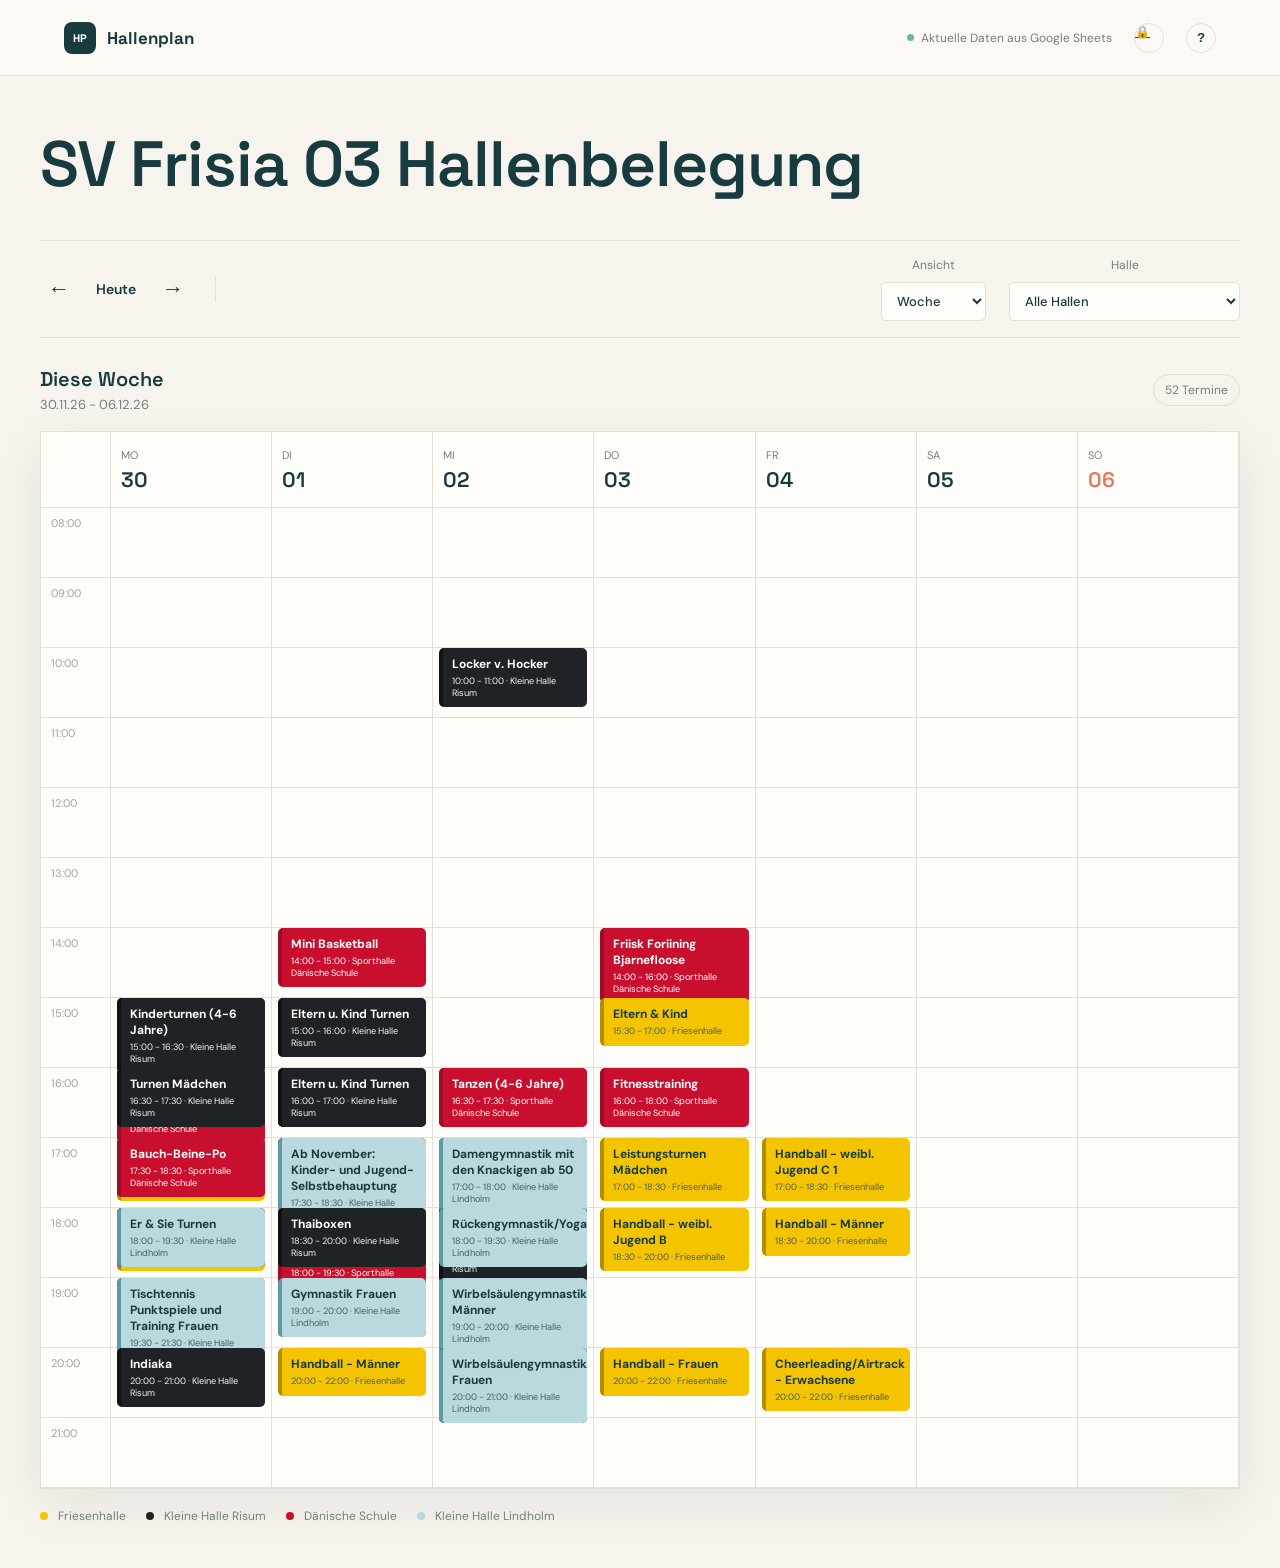
==== index.html @ 75ff9db1 "Auto-Sync: index.html" ====
<!doctype html>
<html lang="de">
<head>
  <meta charset="utf-8">
  <meta name="viewport" content="width=device-width, initial-scale=1">
  <meta name="theme-color" content="#f4efe7">
  <title>Hallenplan</title>
  <link rel="preconnect" href="https://fonts.googleapis.com">
  <link rel="preconnect" href="https://fonts.gstatic.com" crossorigin>
  <link href="https://fonts.googleapis.com/css2?family=DM+Sans:wght@400;500;600;700&family=Space+Grotesk:wght@500;600;700&display=swap" rel="stylesheet">
  <link rel="stylesheet" href="styles.css">
</head>
<body>
  <header class="topbar">
    <a class="brand" href="#"><span class="brand-mark">HP</span><span>Hallenplan</span></a>
    <div class="topbar-actions"><span class="sync-status"><i></i> Aktuelle Daten aus Google Sheets</span><a class="icon-button" href="admin.html" title="Anmelden zum Bearbeiten" aria-label="Admin-Login">🔒</a><button class="icon-button" id="helpButton" aria-label="Hilfe">?</button></div>
  </header>

  <main class="shell">
    <section class="intro"><h1>SV Frisia 03 Hallenbelegung</h1></section>

    <section class="toolbar" aria-label="Planfilter">
      <div class="date-nav"><button class="small-button" id="previousWeek" aria-label="Vorherige Woche">←</button><button class="date-label" id="todayButton">Heute</button><button class="small-button" id="nextWeek" aria-label="Nächste Woche">→</button></div>
      <div class="toolbar-divider"></div><label class="select-wrap"><span>Ansicht</span><select id="viewSelect"><option value="week">Woche</option><option value="month">Monat</option><option value="day">Tag</option></select></label><label class="select-wrap"><span>Halle</span><select id="hallFilter"><option value="all">Alle Hallen</option></select></label>
    </section>

    <section class="summary-row"><div><strong id="weekTitle">Diese Woche</strong><span id="dateRange"></span></div><span class="event-count" id="eventCount">0 Termine</span></section>
    <section class="planner" id="planner" aria-live="polite"></section>

    <section class="bottom-row"><div class="hall-legend"><span class="legend-dot hall-friesen"></span>Friesenhalle <span class="legend-dot hall-risum"></span>Kleine Halle Risum <span class="legend-dot hall-daenische"></span>Dänische Schule <span class="legend-dot hall-lindholm"></span>Kleine Halle Lindholm</div></section>
  </main>

  <dialog id="eventDialog"><form method="dialog" id="eventForm"><div class="dialog-head"><div><p class="eyebrow">Termin verwalten</p><h2 id="dialogTitle">Neuer Termin</h2></div><button class="close-button" value="cancel" aria-label="Schließen">×</button></div><input type="hidden" id="eventId">
    <div class="form-grid"><label>Bezeichnung<input id="titleInput" required placeholder="z. B. Jugendtraining"></label><label>Halle<select id="hallInput" required></select></label><label>Datum<input id="dateInput" type="date" required></label><label>Beginn<input id="startInput" type="time" required></label><label>Ende<input id="endInput" type="time" required></label><label>Art<select id="typeInput"><option value="training">Training</option><option value="game">Spiel</option><option value="event">Veranstaltung</option></select></label></div>
    <label class="recurring-check"><input id="recurringInput" type="checkbox"> <span>Wiederholt sich regelmäßig</span></label><div class="recurrence-fields" id="recurrenceFields"><label>Wiederholung<select id="frequencyInput"><option value="weekly">Jede Woche</option><option value="biweekly">Alle 2 Wochen</option></select></label><label>An diesen Tagen<div class="day-picker" id="dayPicker"></div></label><label>Endet am<input id="untilInput" type="date"></label></div>
    <div class="form-actions"><button class="secondary-button close-form" value="cancel">Abbrechen</button><button class="danger-button" type="button" id="deleteButton">Löschen</button><button class="primary-button" value="default" type="submit">Termin speichern</button></div>
  </form></dialog>
  <dialog id="detailsDialog"><div class="dialog-head"><div><p class="eyebrow">Terminübersicht</p><h2 id="detailsTitle">Termin</h2></div><form method="dialog"><button class="close-button" aria-label="Schließen">×</button></form></div><div class="details-list"><div><span>Halle</span><strong id="detailsHall"></strong></div><div><span>Datum</span><strong id="detailsDate"></strong></div><div><span>Uhrzeit</span><strong id="detailsTime"></strong></div><div><span>Art</span><strong id="detailsType"></strong></div><div><span>Wiederholung</span><strong id="detailsRepeat"></strong></div></div><form method="dialog" class="details-close"><button class="secondary-button">Schließen</button></form></dialog>
  <div class="toast" id="toast" role="status"></div>
  <script src="app.js?v=20260904"></script>
</body>
</html>
---- styles.css ----
.details-list{display:grid;gap:1px;background:var(--line);border:1px solid var(--line);border-radius:5px;overflow:hidden}.details-list div{display:flex;justify-content:space-between;gap:20px;padding:13px;background:var(--panel);font-size:14px}.details-list span{color:var(--muted)}.details-list strong{text-align:right}.details-close{display:flex;justify-content:flex-end;margin-top:22px}
@media(max-width:650px){.topbar{height:52px;padding:0 12px}.brand{font-size:14px;gap:7px}.brand-mark{width:26px;height:26px;font-size:9px}.icon-button{width:34px;height:34px}.shell{padding:18px 12px 24px}.intro{display:block;margin-bottom:18px}.intro h1{font-size:30px;line-height:1.05;letter-spacing:0}.toolbar{gap:6px;padding:10px 0}.date-nav{gap:4px}.small-button{font-size:18px;padding:6px 10px}.date-label{font-size:12px}.select-wrap select{padding:7px 8px;font-size:12px}.summary-row{padding:16px 0 10px}.summary-row strong{font-size:16px}.summary-row span:not(.event-count){font-size:11px}.event-count{font-size:10px;padding:5px 8px}.planner{min-height:280px}.planner-grid{min-width:780px}.day-head{padding:10px 7px;font-size:10px}.day-head strong{font-size:17px}.time-label{height:60px;padding:6px 7px;font-size:10px}.day-column{height:60px;background:linear-gradient(to bottom,transparent 59px,var(--line) 59px)}.event{left:3px;right:3px;min-height:42px;padding:6px;font-size:9px}.event strong{font-size:10px}.event small{font-size:9px}.month-grid{min-width:700px}.month-day{min-height:92px;padding:6px}.month-weekday{padding:8px 6px;font-size:10px}.month-day-number{font-size:14px;margin-bottom:4px}.month-event{font-size:9px;padding:4px}.bottom-row{font-size:11px;line-height:1.8}.hall-legend{gap:2px}}
@media(max-width:950px){.week-compact{display:grid;grid-template-columns:repeat(7,1fr);gap:2px;padding:8px 4px}.week-compact-head{text-align:center;font-size:9px;color:var(--muted);text-transform:uppercase;padding:2px 0 6px}.week-compact-head strong{display:block;font:600 13px 'Space Grotesk';color:var(--ink);text-transform:none}.week-compact-head.active strong{color:var(--coral)}.week-compact-day{display:flex;flex-direction:column;gap:3px;min-height:36px;padding:0 1px}.week-compact-event{border-radius:3px;padding:3px 2px;font-size:8px;text-align:center;color:var(--ink);border-left:2px solid;cursor:pointer;overflow:hidden;white-space:nowrap}.week-compact-event.hall-friesen{background:#f4c400;border-color:#b48e00}.week-compact-event.hall-risum{background:#202326;border-color:#101214;color:#fff}.week-compact-event.hall-daenische{background:#c8102e;border-color:#9f0d24;color:#fff}.week-compact-event.hall-lindholm{background:#b9d9df;border-color:#5b9aa6}.week-compact-more{font-size:8px;color:var(--muted);text-align:center}}
.month-grid{display:grid;grid-template-columns:repeat(7,minmax(120px,1fr));min-width:840px}.month-weekday{padding:12px 10px;border-right:1px solid var(--line);border-bottom:1px solid var(--line);font-size:11px;color:var(--muted);text-transform:uppercase}.month-day{min-height:125px;border-right:1px solid var(--line);border-bottom:1px solid var(--line);padding:8px;background:var(--panel)}.month-day.other-month{background:#faf8f4;color:#b8c0bc}.month-day.today{box-shadow:inset 0 3px 0 var(--coral)}.month-day-number{font:600 16px 'Space Grotesk';margin-bottom:7px}.month-event{display:block;border-left:3px solid;padding:5px 6px;margin:3px 0;border-radius:3px;font-size:10px;line-height:1.2;overflow:hidden;white-space:nowrap;text-overflow:ellipsis}.month-event.hall-friesen{background:#f4c400;border-color:#b48e00}.month-event.hall-risum{background:#202326;border-color:#101214;color:#fff}.month-event.hall-daenische{background:#c8102e;border-color:#9f0d24;color:#fff}.month-event.hall-lindholm{background:#b9d9df;border-color:#5b9aa6}.month-more{font-size:10px;color:var(--muted);padding:3px 6px}
.hall-legend{display:flex;align-items:center;flex-wrap:wrap;gap:4px}.legend-dot.hall-friesen{background:#f4c400}.legend-dot.hall-risum{background:#202326}.legend-dot.hall-daenische{background:#c8102e}.legend-dot.hall-lindholm{background:#b9d9df}
.planner .event.hall-friesen{background:#f4c400;border-color:#b48e00;color:var(--ink)}.planner .event.hall-risum{background:#202326;border-color:#101214;color:#fff}.planner .event.hall-risum small{color:#f4f4f4}.planner .event.hall-daenische{background:#c8102e;border-color:#9f0d24;color:#fff}.planner .event.hall-daenische small{color:#fff}.planner .event.hall-lindholm{background:#b9d9df;border-color:#5b9aa6;color:var(--ink)}
:root{--ink:#173b3f;--muted:#6f8180;--paper:#f7f3ed;--panel:#fffdfa;--line:#e5dfd5;--coral:#e7765b;--mint:#c8e6d8;--yellow:#f2d98b;--blue:#b9d9df;--shadow:0 16px 45px rgba(23,59,63,.08)}*{box-sizing:border-box}body{margin:0;background:var(--paper);color:var(--ink);font-family:'DM Sans',sans-serif}.topbar{height:76px;border-bottom:1px solid var(--line);display:flex;align-items:center;justify-content:space-between;padding:0 clamp(20px,5vw,76px);background:rgba(255,253,250,.68)}.brand{color:var(--ink);text-decoration:none;display:flex;align-items:center;gap:11px;font-family:'Space Grotesk';font-weight:700;font-size:17px}.brand-mark{display:grid;place-items:center;width:32px;height:32px;background:var(--ink);color:#fff;border-radius:8px;font-size:11px;letter-spacing:0}.topbar-actions{display:flex;align-items:center;gap:22px;color:var(--muted);font-size:12px}.sync-status{display:flex;align-items:center;gap:7px}.sync-status i{display:block;width:7px;height:7px;background:#6bb88b;border-radius:50%}.icon-button,.small-button,.close-button{border:0;background:transparent;color:var(--ink);cursor:pointer}.icon-button{border:1px solid var(--line);width:30px;height:30px;border-radius:50%;font-weight:700}.shell{max-width:1260px;margin:auto;padding:58px 30px 44px}.intro{display:flex;justify-content:space-between;align-items:end;margin-bottom:45px}.eyebrow{margin:0 0 12px;color:var(--coral);text-transform:uppercase;letter-spacing:1.6px;font-size:11px;font-weight:700}.intro h1{font:600 clamp(40px,5vw,70px)/.96 'Space Grotesk';letter-spacing:-1px;margin:0}.intro h1 em{font-style:normal;color:var(--coral)}.intro-copy{color:var(--muted);max-width:420px;line-height:1.6;margin:22px 0 0;font-size:15px}.primary-button,.secondary-button,.danger-button{border:0;border-radius:6px;padding:13px 18px;font:600 14px 'DM Sans';cursor:pointer}.primary-button{background:var(--coral);color:#fff}.primary-button span{font-size:20px;line-height:0;margin-right:7px;vertical-align:-1px}.toolbar{display:flex;align-items:center;gap:23px;border-top:1px solid var(--line);border-bottom:1px solid var(--line);padding:16px 0}.date-nav{display:flex;align-items:center;gap:12px}.small-button{font-size:22px;padding:4px 8px}.date-label{border:0;background:transparent;color:var(--ink);font:600 14px 'DM Sans';cursor:pointer}.toolbar-divider{height:25px;border-left:1px solid var(--line)}.select-wrap{display:flex;align-items:center;gap:9px;color:var(--muted);font-size:12px;margin-left:auto}.select-wrap+ .select-wrap{margin-left:0}.select-wrap select{border:1px solid var(--line);background:var(--panel);padding:9px 28px 9px 11px;border-radius:5px;color:var(--ink);font:500 13px 'DM Sans'}.summary-row{display:flex;justify-content:space-between;align-items:center;padding:28px 0 18px}.summary-row strong{display:block;font:600 20px 'Space Grotesk'}.summary-row span:not(.event-count){color:var(--muted);font-size:13px;display:block;margin-top:4px}.event-count{font-size:12px;color:var(--muted);border:1px solid var(--line);padding:7px 11px;border-radius:20px}.planner{background:var(--panel);border:1px solid var(--line);box-shadow:var(--shadow);overflow:auto;min-height:340px}.planner-grid{display:grid;grid-template-columns:70px repeat(7,minmax(120px,1fr));min-width:910px}.planner-grid.day-view{grid-template-columns:70px minmax(260px,1fr);min-width:390px}.day-head{padding:16px 10px 14px;border-bottom:1px solid var(--line);border-right:1px solid var(--line);font-size:11px;color:var(--muted);text-transform:uppercase}.day-head strong{display:block;color:var(--ink);font:600 21px 'Space Grotesk';text-transform:none;margin-top:4px}.day-head.active strong{color:var(--coral)}.time-label{height:70px;border-right:1px solid var(--line);border-bottom:1px solid var(--line);padding:8px 10px;color:#9ba6a1;font-size:11px}.day-column{position:relative;height:70px;border-right:1px solid var(--line);border-bottom:1px solid var(--line);background:linear-gradient(to bottom,transparent 69px,var(--line) 69px)}.event{position:absolute;left:6px;right:6px;min-height:48px;border-radius:5px;padding:8px 9px;border-left:4px solid;font-size:11px;overflow:hidden;cursor:pointer;transition:transform .15s}.event:hover{transform:translateY(-2px)}.event strong{display:block;font-size:12px;margin-bottom:3px}.event small{display:block;color:#426164}.event.training{background:var(--mint);border-color:#54a685}.event.game{background:var(--yellow);border-color:#c39e36}.event.event{background:var(--blue);border-color:#5b9aa6}.empty{padding:55px 20px;text-align:center;color:var(--muted)}.bottom-row{display:flex;justify-content:space-between;align-items:center;padding-top:19px;color:var(--muted);font-size:12px}.legend-dot{display:inline-block;width:8px;height:8px;border-radius:50%;margin:0 6px 0 16px}.legend-dot:first-child{margin-left:0}.legend-dot.training{background:#54a685}.legend-dot.game{background:#c39e36}.legend-dot.event{background:#5b9aa6}.text-button{border:0;background:none;color:var(--coral);cursor:pointer;font:500 12px 'DM Sans'}dialog{border:0;border-radius:8px;padding:0;width:min(650px,calc(100% - 30px));color:var(--ink);box-shadow:0 25px 80px rgba(23,59,63,.2)}dialog::backdrop{background:rgba(23,59,63,.28)}#eventForm{padding:30px}.dialog-head{display:flex;justify-content:space-between;margin-bottom:25px}.dialog-head h2{font:600 28px 'Space Grotesk';margin:0}.close-button{font-size:26px}.form-grid{display:grid;grid-template-columns:1fr 1fr;gap:17px}label{display:flex;flex-direction:column;gap:7px;color:var(--muted);font-size:12px}input,select{font:400 14px 'DM Sans';padding:11px;border:1px solid var(--line);border-radius:4px;background:#fff;color:var(--ink)}.recurring-check{display:flex;flex-direction:row;align-items:center;margin:22px 0 15px;color:var(--ink);font-size:14px}.recurrence-fields{display:none;grid-template-columns:1fr 1fr;gap:17px;padding:17px;background:var(--paper);border-radius:5px}.recurrence-fields.visible{display:grid}.day-picker{display:flex;gap:5px}.day-choice{display:grid;place-items:center;width:31px;height:31px;border:1px solid var(--line);border-radius:4px;cursor:pointer;font-size:11px}.day-choice input{display:none}.day-choice:has(input:checked){background:var(--ink);color:#fff;border-color:var(--ink)}.form-actions{display:flex;justify-content:flex-end;gap:9px;margin-top:27px}.secondary-button{background:var(--paper);color:var(--ink)}.danger-button{background:transparent;color:#c35d4b;margin-right:auto}.toast{position:fixed;bottom:22px;left:50%;transform:translate(-50%,20px);background:var(--ink);color:#fff;padding:11px 17px;border-radius:5px;font-size:13px;opacity:0;transition:.2s;pointer-events:none}.toast.show{opacity:1;transform:translate(-50%,0)}@media(max-width:650px){.topbar{height:64px;padding:0 18px}.sync-status{display:none}.shell{padding:35px 18px}.intro{display:block;margin-bottom:32px}.intro h1{font-size:47px}.intro-copy{font-size:14px}.intro .primary-button{margin-top:22px;width:100%}.toolbar{gap:10px;flex-wrap:wrap}.toolbar-divider{display:none}.select-wrap{margin-left:0}.select-wrap:first-of-type{margin-left:auto}.select-wrap span{display:none}.select-wrap select{padding:9px}.bottom-row{display:block;line-height:2}.text-button{float:right}.form-grid{grid-template-columns:1fr}.recurrence-fields{grid-template-columns:1fr}.form-actions{flex-wrap:wrap}.form-actions .primary-button{order:3;width:100%}}
.admin-login{max-width:380px;margin:70px auto;background:var(--panel);border:1px solid var(--line);box-shadow:var(--shadow);border-radius:10px;padding:32px}
.admin-login h2{font:600 22px 'Space Grotesk';margin:0 0 6px}
.admin-login p{color:var(--muted);font-size:13px;margin:0 0 20px;line-height:1.5}
.admin-login input{width:100%;margin-bottom:14px}
.admin-login .primary-button{width:100%}
.admin-error{color:#c35d4b;font-size:13px;margin:10px 0 0}
.admin-bar{display:flex;flex-wrap:wrap;gap:10px;align-items:center;border-top:1px solid var(--line);border-bottom:1px solid var(--line);padding:16px 0;margin-bottom:6px}
.admin-bar .count{margin-left:auto;font-size:12px;color:var(--muted);border:1px solid var(--line);padding:7px 11px;border-radius:20px}
.admin-list{background:var(--panel);border:1px solid var(--line);box-shadow:var(--shadow);border-radius:8px;overflow:hidden;margin-top:14px}
.admin-row{display:flex;align-items:center;gap:12px;padding:12px 16px;border-bottom:1px solid var(--line)}
.admin-row:last-child{border-bottom:0}
.admin-dot{flex:0 0 auto;width:10px;height:10px;border-radius:50%;background:var(--muted)}
.admin-dot.hall-friesen{background:#f4c400}.admin-dot.hall-risum{background:#202326}.admin-dot.hall-daenische{background:#c8102e}.admin-dot.hall-lindholm{background:#b9d9df}
.admin-row-main{flex:1;min-width:0}
.admin-row-main strong{display:block;font-size:14px;font-weight:600;white-space:nowrap;overflow:hidden;text-overflow:ellipsis}
.admin-row-main span{font-size:12px;color:var(--muted)}
.admin-actions{flex:0 0 auto;display:flex;gap:6px}
.admin-actions button{border:1px solid var(--line);background:var(--panel);border-radius:5px;padding:6px 10px;font:500 12px 'DM Sans';color:var(--ink);cursor:pointer}
.admin-actions button.del{color:#c35d4b}
.admin-empty{padding:45px 20px;text-align:center;color:var(--muted);font-size:14px}
.admin-preview{max-height:230px;overflow:auto;border:1px solid var(--line);border-radius:6px;margin:14px 0;font-size:12px}
.admin-preview table{border-collapse:collapse;width:100%}
.admin-preview th,.admin-preview td{border:1px solid var(--line);padding:6px 8px;text-align:left;white-space:nowrap}
.admin-preview th{background:var(--paper);position:sticky;top:0}
.admin-note{font-size:13px;color:var(--muted);line-height:1.5;margin:0 0 14px}
.back-link{display:inline-block;margin-bottom:22px;color:var(--coral);text-decoration:none;font:500 13px 'DM Sans'}
@media(max-width:650px){.admin-row{flex-wrap:wrap}.admin-actions{width:100%}.admin-actions button{flex:1}}
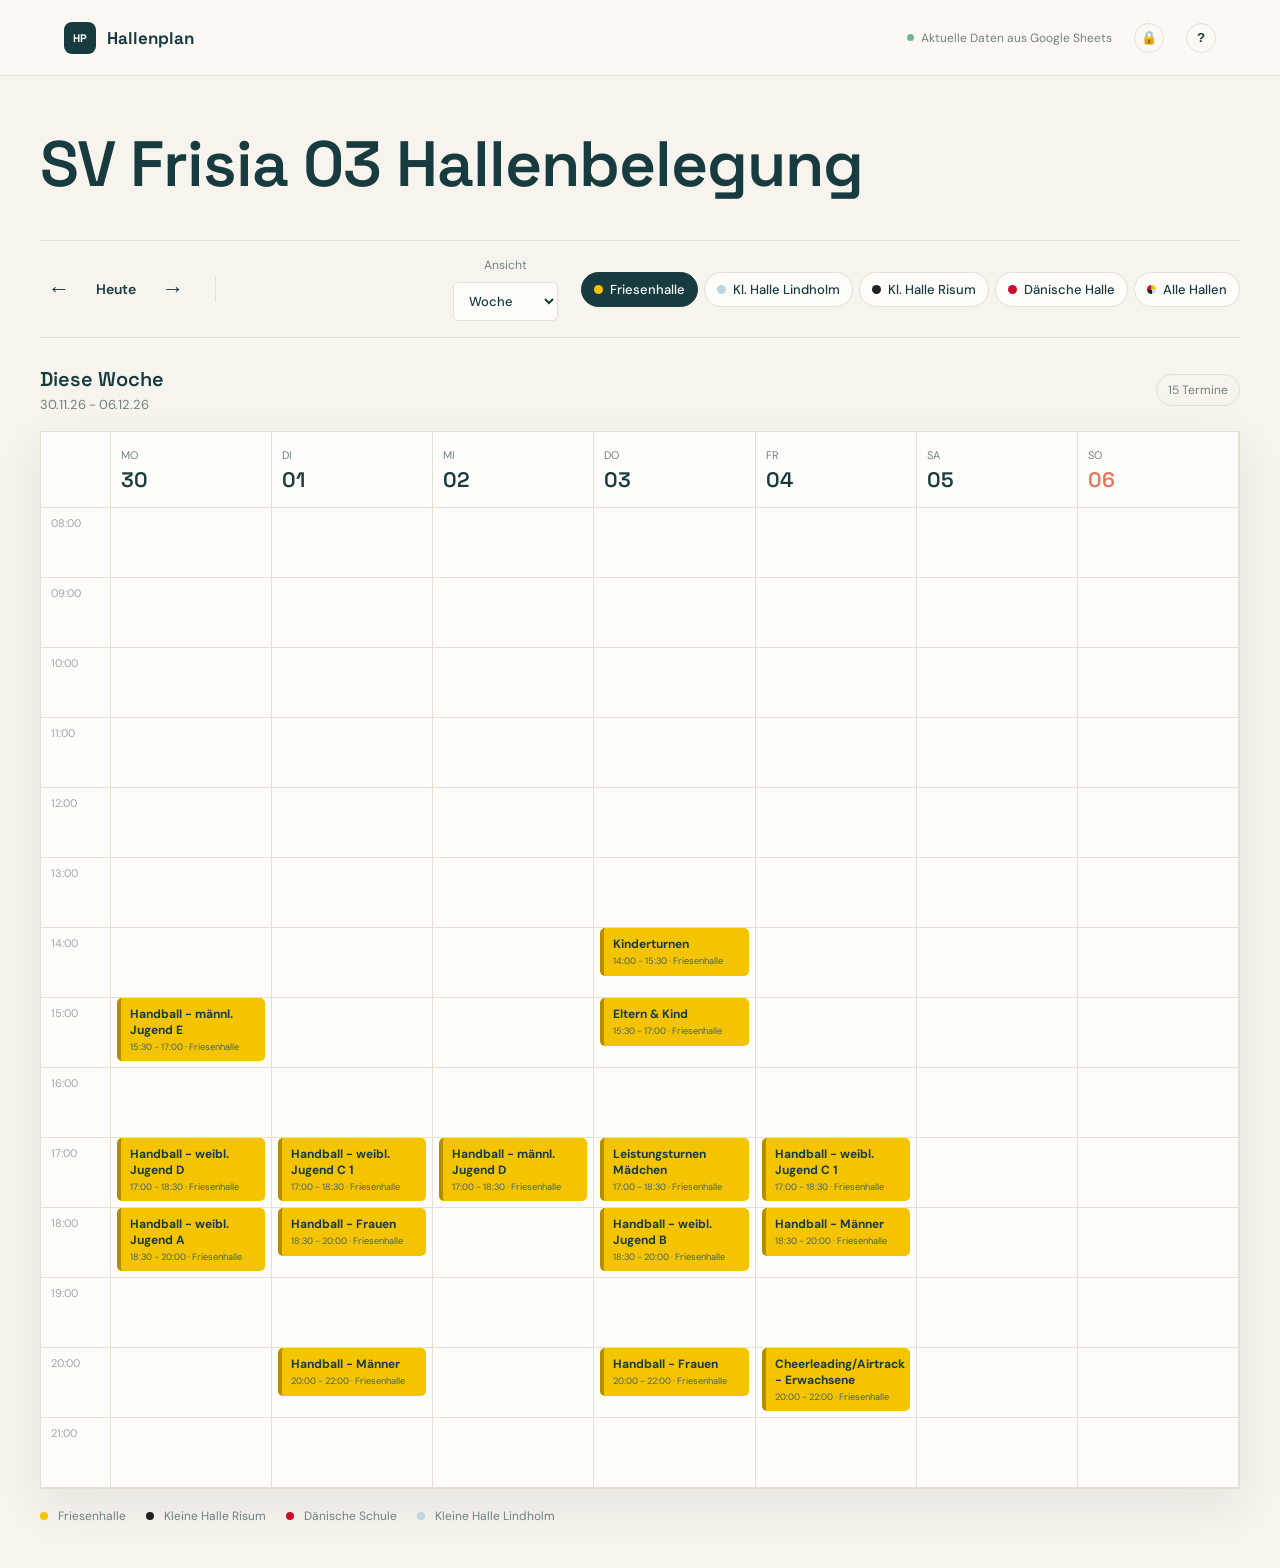
==== commit b668417a: "Hallenauswahl als Knöpfe statt Auswahlfenster (Standard: Friesenhalle) Co-Authored-By: Claude Opus 5" ====
--- a/index.html
+++ b/index.html
@@ -1,42 +1,42 @@
-<!doctype html>
-<html lang="de">
-<head>
-  <meta charset="utf-8">
-  <meta name="viewport" content="width=device-width, initial-scale=1">
-  <meta name="theme-color" content="#f4efe7">
-  <title>Hallenplan</title>
-  <link rel="preconnect" href="https://fonts.googleapis.com">
-  <link rel="preconnect" href="https://fonts.gstatic.com" crossorigin>
-  <link href="https://fonts.googleapis.com/css2?family=DM+Sans:wght@400;500;600;700&family=Space+Grotesk:wght@500;600;700&display=swap" rel="stylesheet">
-  <link rel="stylesheet" href="styles.css">
-</head>
-<body>
-  <header class="topbar">
-    <a class="brand" href="#"><span class="brand-mark">HP</span><span>Hallenplan</span></a>
-    <div class="topbar-actions"><span class="sync-status"><i></i> Aktuelle Daten aus Google Sheets</span><a class="icon-button" href="admin.html" title="Anmelden zum Bearbeiten" aria-label="Admin-Login">🔒</a><button class="icon-button" id="helpButton" aria-label="Hilfe">?</button></div>
-  </header>
-
-  <main class="shell">
-    <section class="intro"><h1>SV Frisia 03 Hallenbelegung</h1></section>
-
-    <section class="toolbar" aria-label="Planfilter">
-      <div class="date-nav"><button class="small-button" id="previousWeek" aria-label="Vorherige Woche">←</button><button class="date-label" id="todayButton">Heute</button><button class="small-button" id="nextWeek" aria-label="Nächste Woche">→</button></div>
-      <div class="toolbar-divider"></div><label class="select-wrap"><span>Ansicht</span><select id="viewSelect"><option value="week">Woche</option><option value="month">Monat</option><option value="day">Tag</option></select></label><label class="select-wrap"><span>Halle</span><select id="hallFilter"><option value="all">Alle Hallen</option></select></label>
-    </section>
-
-    <section class="summary-row"><div><strong id="weekTitle">Diese Woche</strong><span id="dateRange"></span></div><span class="event-count" id="eventCount">0 Termine</span></section>
-    <section class="planner" id="planner" aria-live="polite"></section>
-
-    <section class="bottom-row"><div class="hall-legend"><span class="legend-dot hall-friesen"></span>Friesenhalle <span class="legend-dot hall-risum"></span>Kleine Halle Risum <span class="legend-dot hall-daenische"></span>Dänische Schule <span class="legend-dot hall-lindholm"></span>Kleine Halle Lindholm</div></section>
-  </main>
-
-  <dialog id="eventDialog"><form method="dialog" id="eventForm"><div class="dialog-head"><div><p class="eyebrow">Termin verwalten</p><h2 id="dialogTitle">Neuer Termin</h2></div><button class="close-button" value="cancel" aria-label="Schließen">×</button></div><input type="hidden" id="eventId">
-    <div class="form-grid"><label>Bezeichnung<input id="titleInput" required placeholder="z. B. Jugendtraining"></label><label>Halle<select id="hallInput" required></select></label><label>Datum<input id="dateInput" type="date" required></label><label>Beginn<input id="startInput" type="time" required></label><label>Ende<input id="endInput" type="time" required></label><label>Art<select id="typeInput"><option value="training">Training</option><option value="game">Spiel</option><option value="event">Veranstaltung</option></select></label></div>
-    <label class="recurring-check"><input id="recurringInput" type="checkbox"> <span>Wiederholt sich regelmäßig</span></label><div class="recurrence-fields" id="recurrenceFields"><label>Wiederholung<select id="frequencyInput"><option value="weekly">Jede Woche</option><option value="biweekly">Alle 2 Wochen</option></select></label><label>An diesen Tagen<div class="day-picker" id="dayPicker"></div></label><label>Endet am<input id="untilInput" type="date"></label></div>
-    <div class="form-actions"><button class="secondary-button close-form" value="cancel">Abbrechen</button><button class="danger-button" type="button" id="deleteButton">Löschen</button><button class="primary-button" value="default" type="submit">Termin speichern</button></div>
-  </form></dialog>
-  <dialog id="detailsDialog"><div class="dialog-head"><div><p class="eyebrow">Terminübersicht</p><h2 id="detailsTitle">Termin</h2></div><form method="dialog"><button class="close-button" aria-label="Schließen">×</button></form></div><div class="details-list"><div><span>Halle</span><strong id="detailsHall"></strong></div><div><span>Datum</span><strong id="detailsDate"></strong></div><div><span>Uhrzeit</span><strong id="detailsTime"></strong></div><div><span>Art</span><strong id="detailsType"></strong></div><div><span>Wiederholung</span><strong id="detailsRepeat"></strong></div></div><form method="dialog" class="details-close"><button class="secondary-button">Schließen</button></form></dialog>
-  <div class="toast" id="toast" role="status"></div>
-  <script src="app.js?v=20260904"></script>
-</body>
-</html>
+<!doctype html>
+<html lang="de">
+<head>
+  <meta charset="utf-8">
+  <meta name="viewport" content="width=device-width, initial-scale=1">
+  <meta name="theme-color" content="#f4efe7">
+  <title>Hallenplan</title>
+  <link rel="preconnect" href="https://fonts.googleapis.com">
+  <link rel="preconnect" href="https://fonts.gstatic.com" crossorigin>
+  <link href="https://fonts.googleapis.com/css2?family=DM+Sans:wght@400;500;600;700&family=Space+Grotesk:wght@500;600;700&display=swap" rel="stylesheet">
+  <link rel="stylesheet" href="styles.css">
+</head>
+<body>
+  <header class="topbar">
+    <a class="brand" href="#"><span class="brand-mark">HP</span><span>Hallenplan</span></a>
+    <div class="topbar-actions"><span class="sync-status"><i></i> Aktuelle Daten aus Google Sheets</span><a class="icon-button" href="admin.html" title="Anmelden zum Bearbeiten" aria-label="Admin-Login">🔒</a><button class="icon-button" id="helpButton" aria-label="Hilfe">?</button></div>
+  </header>
+
+  <main class="shell">
+    <section class="intro"><h1>SV Frisia 03 Hallenbelegung</h1></section>
+
+    <section class="toolbar" aria-label="Planfilter">
+      <div class="date-nav"><button class="small-button" id="previousWeek" aria-label="Vorherige Woche">←</button><button class="date-label" id="todayButton">Heute</button><button class="small-button" id="nextWeek" aria-label="Nächste Woche">→</button></div>
+      <div class="toolbar-divider"></div><label class="select-wrap"><span>Ansicht</span><select id="viewSelect"><option value="week">Woche</option><option value="month">Monat</option><option value="day">Tag</option></select></label><div class="hall-buttons" id="hallButtons" role="group" aria-label="Halle wählen"></div>
+    </section>
+
+    <section class="summary-row"><div><strong id="weekTitle">Diese Woche</strong><span id="dateRange"></span></div><span class="event-count" id="eventCount">0 Termine</span></section>
+    <section class="planner" id="planner" aria-live="polite"></section>
+
+    <section class="bottom-row"><div class="hall-legend"><span class="legend-dot hall-friesen"></span>Friesenhalle <span class="legend-dot hall-risum"></span>Kleine Halle Risum <span class="legend-dot hall-daenische"></span>Dänische Schule <span class="legend-dot hall-lindholm"></span>Kleine Halle Lindholm</div></section>
+  </main>
+
+  <dialog id="eventDialog"><form method="dialog" id="eventForm"><div class="dialog-head"><div><p class="eyebrow">Termin verwalten</p><h2 id="dialogTitle">Neuer Termin</h2></div><button class="close-button" value="cancel" aria-label="Schließen">×</button></div><input type="hidden" id="eventId">
+    <div class="form-grid"><label>Bezeichnung<input id="titleInput" required placeholder="z. B. Jugendtraining"></label><label>Halle<select id="hallInput" required></select></label><label>Datum<input id="dateInput" type="date" required></label><label>Beginn<input id="startInput" type="time" required></label><label>Ende<input id="endInput" type="time" required></label><label>Art<select id="typeInput"><option value="training">Training</option><option value="game">Spiel</option><option value="event">Veranstaltung</option></select></label></div>
+    <label class="recurring-check"><input id="recurringInput" type="checkbox"> <span>Wiederholt sich regelmäßig</span></label><div class="recurrence-fields" id="recurrenceFields"><label>Wiederholung<select id="frequencyInput"><option value="weekly">Jede Woche</option><option value="biweekly">Alle 2 Wochen</option></select></label><label>An diesen Tagen<div class="day-picker" id="dayPicker"></div></label><label>Endet am<input id="untilInput" type="date"></label></div>
+    <div class="form-actions"><button class="secondary-button close-form" value="cancel">Abbrechen</button><button class="danger-button" type="button" id="deleteButton">Löschen</button><button class="primary-button" value="default" type="submit">Termin speichern</button></div>
+  </form></dialog>
+  <dialog id="detailsDialog"><div class="dialog-head"><div><p class="eyebrow">Terminübersicht</p><h2 id="detailsTitle">Termin</h2></div><form method="dialog"><button class="close-button" aria-label="Schließen">×</button></form></div><div class="details-list"><div><span>Halle</span><strong id="detailsHall"></strong></div><div><span>Datum</span><strong id="detailsDate"></strong></div><div><span>Uhrzeit</span><strong id="detailsTime"></strong></div><div><span>Art</span><strong id="detailsType"></strong></div><div><span>Wiederholung</span><strong id="detailsRepeat"></strong></div></div><form method="dialog" class="details-close"><button class="secondary-button">Schließen</button></form></dialog>
+  <div class="toast" id="toast" role="status"></div>
+  <script src="app.js?v=20261004"></script>
+</body>
+</html>
--- a/styles.css
+++ b/styles.css
@@ -1,34 +1,40 @@
-.details-list{display:grid;gap:1px;background:var(--line);border:1px solid var(--line);border-radius:5px;overflow:hidden}.details-list div{display:flex;justify-content:space-between;gap:20px;padding:13px;background:var(--panel);font-size:14px}.details-list span{color:var(--muted)}.details-list strong{text-align:right}.details-close{display:flex;justify-content:flex-end;margin-top:22px}
-@media(max-width:650px){.topbar{height:52px;padding:0 12px}.brand{font-size:14px;gap:7px}.brand-mark{width:26px;height:26px;font-size:9px}.icon-button{width:34px;height:34px}.shell{padding:18px 12px 24px}.intro{display:block;margin-bottom:18px}.intro h1{font-size:30px;line-height:1.05;letter-spacing:0}.toolbar{gap:6px;padding:10px 0}.date-nav{gap:4px}.small-button{font-size:18px;padding:6px 10px}.date-label{font-size:12px}.select-wrap select{padding:7px 8px;font-size:12px}.summary-row{padding:16px 0 10px}.summary-row strong{font-size:16px}.summary-row span:not(.event-count){font-size:11px}.event-count{font-size:10px;padding:5px 8px}.planner{min-height:280px}.planner-grid{min-width:780px}.day-head{padding:10px 7px;font-size:10px}.day-head strong{font-size:17px}.time-label{height:60px;padding:6px 7px;font-size:10px}.day-column{height:60px;background:linear-gradient(to bottom,transparent 59px,var(--line) 59px)}.event{left:3px;right:3px;min-height:42px;padding:6px;font-size:9px}.event strong{font-size:10px}.event small{font-size:9px}.month-grid{min-width:700px}.month-day{min-height:92px;padding:6px}.month-weekday{padding:8px 6px;font-size:10px}.month-day-number{font-size:14px;margin-bottom:4px}.month-event{font-size:9px;padding:4px}.bottom-row{font-size:11px;line-height:1.8}.hall-legend{gap:2px}}
-@media(max-width:950px){.week-compact{display:grid;grid-template-columns:repeat(7,1fr);gap:2px;padding:8px 4px}.week-compact-head{text-align:center;font-size:9px;color:var(--muted);text-transform:uppercase;padding:2px 0 6px}.week-compact-head strong{display:block;font:600 13px 'Space Grotesk';color:var(--ink);text-transform:none}.week-compact-head.active strong{color:var(--coral)}.week-compact-day{display:flex;flex-direction:column;gap:3px;min-height:36px;padding:0 1px}.week-compact-event{border-radius:3px;padding:3px 2px;font-size:8px;text-align:center;color:var(--ink);border-left:2px solid;cursor:pointer;overflow:hidden;white-space:nowrap}.week-compact-event.hall-friesen{background:#f4c400;border-color:#b48e00}.week-compact-event.hall-risum{background:#202326;border-color:#101214;color:#fff}.week-compact-event.hall-daenische{background:#c8102e;border-color:#9f0d24;color:#fff}.week-compact-event.hall-lindholm{background:#b9d9df;border-color:#5b9aa6}.week-compact-more{font-size:8px;color:var(--muted);text-align:center}}
-.month-grid{display:grid;grid-template-columns:repeat(7,minmax(120px,1fr));min-width:840px}.month-weekday{padding:12px 10px;border-right:1px solid var(--line);border-bottom:1px solid var(--line);font-size:11px;color:var(--muted);text-transform:uppercase}.month-day{min-height:125px;border-right:1px solid var(--line);border-bottom:1px solid var(--line);padding:8px;background:var(--panel)}.month-day.other-month{background:#faf8f4;color:#b8c0bc}.month-day.today{box-shadow:inset 0 3px 0 var(--coral)}.month-day-number{font:600 16px 'Space Grotesk';margin-bottom:7px}.month-event{display:block;border-left:3px solid;padding:5px 6px;margin:3px 0;border-radius:3px;font-size:10px;line-height:1.2;overflow:hidden;white-space:nowrap;text-overflow:ellipsis}.month-event.hall-friesen{background:#f4c400;border-color:#b48e00}.month-event.hall-risum{background:#202326;border-color:#101214;color:#fff}.month-event.hall-daenische{background:#c8102e;border-color:#9f0d24;color:#fff}.month-event.hall-lindholm{background:#b9d9df;border-color:#5b9aa6}.month-more{font-size:10px;color:var(--muted);padding:3px 6px}
-.hall-legend{display:flex;align-items:center;flex-wrap:wrap;gap:4px}.legend-dot.hall-friesen{background:#f4c400}.legend-dot.hall-risum{background:#202326}.legend-dot.hall-daenische{background:#c8102e}.legend-dot.hall-lindholm{background:#b9d9df}
-.planner .event.hall-friesen{background:#f4c400;border-color:#b48e00;color:var(--ink)}.planner .event.hall-risum{background:#202326;border-color:#101214;color:#fff}.planner .event.hall-risum small{color:#f4f4f4}.planner .event.hall-daenische{background:#c8102e;border-color:#9f0d24;color:#fff}.planner .event.hall-daenische small{color:#fff}.planner .event.hall-lindholm{background:#b9d9df;border-color:#5b9aa6;color:var(--ink)}
-:root{--ink:#173b3f;--muted:#6f8180;--paper:#f7f3ed;--panel:#fffdfa;--line:#e5dfd5;--coral:#e7765b;--mint:#c8e6d8;--yellow:#f2d98b;--blue:#b9d9df;--shadow:0 16px 45px rgba(23,59,63,.08)}*{box-sizing:border-box}body{margin:0;background:var(--paper);color:var(--ink);font-family:'DM Sans',sans-serif}.topbar{height:76px;border-bottom:1px solid var(--line);display:flex;align-items:center;justify-content:space-between;padding:0 clamp(20px,5vw,76px);background:rgba(255,253,250,.68)}.brand{color:var(--ink);text-decoration:none;display:flex;align-items:center;gap:11px;font-family:'Space Grotesk';font-weight:700;font-size:17px}.brand-mark{display:grid;place-items:center;width:32px;height:32px;background:var(--ink);color:#fff;border-radius:8px;font-size:11px;letter-spacing:0}.topbar-actions{display:flex;align-items:center;gap:22px;color:var(--muted);font-size:12px}.sync-status{display:flex;align-items:center;gap:7px}.sync-status i{display:block;width:7px;height:7px;background:#6bb88b;border-radius:50%}.icon-button,.small-button,.close-button{border:0;background:transparent;color:var(--ink);cursor:pointer}.icon-button{border:1px solid var(--line);width:30px;height:30px;border-radius:50%;font-weight:700}.shell{max-width:1260px;margin:auto;padding:58px 30px 44px}.intro{display:flex;justify-content:space-between;align-items:end;margin-bottom:45px}.eyebrow{margin:0 0 12px;color:var(--coral);text-transform:uppercase;letter-spacing:1.6px;font-size:11px;font-weight:700}.intro h1{font:600 clamp(40px,5vw,70px)/.96 'Space Grotesk';letter-spacing:-1px;margin:0}.intro h1 em{font-style:normal;color:var(--coral)}.intro-copy{color:var(--muted);max-width:420px;line-height:1.6;margin:22px 0 0;font-size:15px}.primary-button,.secondary-button,.danger-button{border:0;border-radius:6px;padding:13px 18px;font:600 14px 'DM Sans';cursor:pointer}.primary-button{background:var(--coral);color:#fff}.primary-button span{font-size:20px;line-height:0;margin-right:7px;vertical-align:-1px}.toolbar{display:flex;align-items:center;gap:23px;border-top:1px solid var(--line);border-bottom:1px solid var(--line);padding:16px 0}.date-nav{display:flex;align-items:center;gap:12px}.small-button{font-size:22px;padding:4px 8px}.date-label{border:0;background:transparent;color:var(--ink);font:600 14px 'DM Sans';cursor:pointer}.toolbar-divider{height:25px;border-left:1px solid var(--line)}.select-wrap{display:flex;align-items:center;gap:9px;color:var(--muted);font-size:12px;margin-left:auto}.select-wrap+ .select-wrap{margin-left:0}.select-wrap select{border:1px solid var(--line);background:var(--panel);padding:9px 28px 9px 11px;border-radius:5px;color:var(--ink);font:500 13px 'DM Sans'}.summary-row{display:flex;justify-content:space-between;align-items:center;padding:28px 0 18px}.summary-row strong{display:block;font:600 20px 'Space Grotesk'}.summary-row span:not(.event-count){color:var(--muted);font-size:13px;display:block;margin-top:4px}.event-count{font-size:12px;color:var(--muted);border:1px solid var(--line);padding:7px 11px;border-radius:20px}.planner{background:var(--panel);border:1px solid var(--line);box-shadow:var(--shadow);overflow:auto;min-height:340px}.planner-grid{display:grid;grid-template-columns:70px repeat(7,minmax(120px,1fr));min-width:910px}.planner-grid.day-view{grid-template-columns:70px minmax(260px,1fr);min-width:390px}.day-head{padding:16px 10px 14px;border-bottom:1px solid var(--line);border-right:1px solid var(--line);font-size:11px;color:var(--muted);text-transform:uppercase}.day-head strong{display:block;color:var(--ink);font:600 21px 'Space Grotesk';text-transform:none;margin-top:4px}.day-head.active strong{color:var(--coral)}.time-label{height:70px;border-right:1px solid var(--line);border-bottom:1px solid var(--line);padding:8px 10px;color:#9ba6a1;font-size:11px}.day-column{position:relative;height:70px;border-right:1px solid var(--line);border-bottom:1px solid var(--line);background:linear-gradient(to bottom,transparent 69px,var(--line) 69px)}.event{position:absolute;left:6px;right:6px;min-height:48px;border-radius:5px;padding:8px 9px;border-left:4px solid;font-size:11px;overflow:hidden;cursor:pointer;transition:transform .15s}.event:hover{transform:translateY(-2px)}.event strong{display:block;font-size:12px;margin-bottom:3px}.event small{display:block;color:#426164}.event.training{background:var(--mint);border-color:#54a685}.event.game{background:var(--yellow);border-color:#c39e36}.event.event{background:var(--blue);border-color:#5b9aa6}.empty{padding:55px 20px;text-align:center;color:var(--muted)}.bottom-row{display:flex;justify-content:space-between;align-items:center;padding-top:19px;color:var(--muted);font-size:12px}.legend-dot{display:inline-block;width:8px;height:8px;border-radius:50%;margin:0 6px 0 16px}.legend-dot:first-child{margin-left:0}.legend-dot.training{background:#54a685}.legend-dot.game{background:#c39e36}.legend-dot.event{background:#5b9aa6}.text-button{border:0;background:none;color:var(--coral);cursor:pointer;font:500 12px 'DM Sans'}dialog{border:0;border-radius:8px;padding:0;width:min(650px,calc(100% - 30px));color:var(--ink);box-shadow:0 25px 80px rgba(23,59,63,.2)}dialog::backdrop{background:rgba(23,59,63,.28)}#eventForm{padding:30px}.dialog-head{display:flex;justify-content:space-between;margin-bottom:25px}.dialog-head h2{font:600 28px 'Space Grotesk';margin:0}.close-button{font-size:26px}.form-grid{display:grid;grid-template-columns:1fr 1fr;gap:17px}label{display:flex;flex-direction:column;gap:7px;color:var(--muted);font-size:12px}input,select{font:400 14px 'DM Sans';padding:11px;border:1px solid var(--line);border-radius:4px;background:#fff;color:var(--ink)}.recurring-check{display:flex;flex-direction:row;align-items:center;margin:22px 0 15px;color:var(--ink);font-size:14px}.recurrence-fields{display:none;grid-template-columns:1fr 1fr;gap:17px;padding:17px;background:var(--paper);border-radius:5px}.recurrence-fields.visible{display:grid}.day-picker{display:flex;gap:5px}.day-choice{display:grid;place-items:center;width:31px;height:31px;border:1px solid var(--line);border-radius:4px;cursor:pointer;font-size:11px}.day-choice input{display:none}.day-choice:has(input:checked){background:var(--ink);color:#fff;border-color:var(--ink)}.form-actions{display:flex;justify-content:flex-end;gap:9px;margin-top:27px}.secondary-button{background:var(--paper);color:var(--ink)}.danger-button{background:transparent;color:#c35d4b;margin-right:auto}.toast{position:fixed;bottom:22px;left:50%;transform:translate(-50%,20px);background:var(--ink);color:#fff;padding:11px 17px;border-radius:5px;font-size:13px;opacity:0;transition:.2s;pointer-events:none}.toast.show{opacity:1;transform:translate(-50%,0)}@media(max-width:650px){.topbar{height:64px;padding:0 18px}.sync-status{display:none}.shell{padding:35px 18px}.intro{display:block;margin-bottom:32px}.intro h1{font-size:47px}.intro-copy{font-size:14px}.intro .primary-button{margin-top:22px;width:100%}.toolbar{gap:10px;flex-wrap:wrap}.toolbar-divider{display:none}.select-wrap{margin-left:0}.select-wrap:first-of-type{margin-left:auto}.select-wrap span{display:none}.select-wrap select{padding:9px}.bottom-row{display:block;line-height:2}.text-button{float:right}.form-grid{grid-template-columns:1fr}.recurrence-fields{grid-template-columns:1fr}.form-actions{flex-wrap:wrap}.form-actions .primary-button{order:3;width:100%}}
-.admin-login{max-width:380px;margin:70px auto;background:var(--panel);border:1px solid var(--line);box-shadow:var(--shadow);border-radius:10px;padding:32px}
-.admin-login h2{font:600 22px 'Space Grotesk';margin:0 0 6px}
-.admin-login p{color:var(--muted);font-size:13px;margin:0 0 20px;line-height:1.5}
-.admin-login input{width:100%;margin-bottom:14px}
-.admin-login .primary-button{width:100%}
-.admin-error{color:#c35d4b;font-size:13px;margin:10px 0 0}
-.admin-bar{display:flex;flex-wrap:wrap;gap:10px;align-items:center;border-top:1px solid var(--line);border-bottom:1px solid var(--line);padding:16px 0;margin-bottom:6px}
-.admin-bar .count{margin-left:auto;font-size:12px;color:var(--muted);border:1px solid var(--line);padding:7px 11px;border-radius:20px}
-.admin-list{background:var(--panel);border:1px solid var(--line);box-shadow:var(--shadow);border-radius:8px;overflow:hidden;margin-top:14px}
-.admin-row{display:flex;align-items:center;gap:12px;padding:12px 16px;border-bottom:1px solid var(--line)}
-.admin-row:last-child{border-bottom:0}
-.admin-dot{flex:0 0 auto;width:10px;height:10px;border-radius:50%;background:var(--muted)}
-.admin-dot.hall-friesen{background:#f4c400}.admin-dot.hall-risum{background:#202326}.admin-dot.hall-daenische{background:#c8102e}.admin-dot.hall-lindholm{background:#b9d9df}
-.admin-row-main{flex:1;min-width:0}
-.admin-row-main strong{display:block;font-size:14px;font-weight:600;white-space:nowrap;overflow:hidden;text-overflow:ellipsis}
-.admin-row-main span{font-size:12px;color:var(--muted)}
-.admin-actions{flex:0 0 auto;display:flex;gap:6px}
-.admin-actions button{border:1px solid var(--line);background:var(--panel);border-radius:5px;padding:6px 10px;font:500 12px 'DM Sans';color:var(--ink);cursor:pointer}
-.admin-actions button.del{color:#c35d4b}
-.admin-empty{padding:45px 20px;text-align:center;color:var(--muted);font-size:14px}
-.admin-preview{max-height:230px;overflow:auto;border:1px solid var(--line);border-radius:6px;margin:14px 0;font-size:12px}
-.admin-preview table{border-collapse:collapse;width:100%}
-.admin-preview th,.admin-preview td{border:1px solid var(--line);padding:6px 8px;text-align:left;white-space:nowrap}
-.admin-preview th{background:var(--paper);position:sticky;top:0}
-.admin-note{font-size:13px;color:var(--muted);line-height:1.5;margin:0 0 14px}
-.back-link{display:inline-block;margin-bottom:22px;color:var(--coral);text-decoration:none;font:500 13px 'DM Sans'}
-@media(max-width:650px){.admin-row{flex-wrap:wrap}.admin-actions{width:100%}.admin-actions button{flex:1}}
+.details-list{display:grid;gap:1px;background:var(--line);border:1px solid var(--line);border-radius:5px;overflow:hidden}.details-list div{display:flex;justify-content:space-between;gap:20px;padding:13px;background:var(--panel);font-size:14px}.details-list span{color:var(--muted)}.details-list strong{text-align:right}.details-close{display:flex;justify-content:flex-end;margin-top:22px}
+@media(max-width:650px){.topbar{height:52px;padding:0 12px}.brand{font-size:14px;gap:7px}.brand-mark{width:26px;height:26px;font-size:9px}.icon-button{width:34px;height:34px}.shell{padding:18px 12px 24px}.intro{display:block;margin-bottom:18px}.intro h1{font-size:30px;line-height:1.05;letter-spacing:0}.toolbar{gap:6px;padding:10px 0}.date-nav{gap:4px}.small-button{font-size:18px;padding:6px 10px}.date-label{font-size:12px}.select-wrap select{padding:7px 8px;font-size:12px}.summary-row{padding:16px 0 10px}.summary-row strong{font-size:16px}.summary-row span:not(.event-count){font-size:11px}.event-count{font-size:10px;padding:5px 8px}.planner{min-height:280px}.planner-grid{min-width:780px}.day-head{padding:10px 7px;font-size:10px}.day-head strong{font-size:17px}.time-label{height:60px;padding:6px 7px;font-size:10px}.day-column{height:60px;background:linear-gradient(to bottom,transparent 59px,var(--line) 59px)}.event{left:3px;right:3px;min-height:42px;padding:6px;font-size:9px}.event strong{font-size:10px}.event small{font-size:9px}.month-grid{min-width:700px}.month-day{min-height:92px;padding:6px}.month-weekday{padding:8px 6px;font-size:10px}.month-day-number{font-size:14px;margin-bottom:4px}.month-event{font-size:9px;padding:4px}.bottom-row{font-size:11px;line-height:1.8}.hall-legend{gap:2px}}
+@media(max-width:950px){.week-compact{display:grid;grid-template-columns:repeat(7,1fr);gap:2px;padding:8px 4px}.week-compact-head{text-align:center;font-size:9px;color:var(--muted);text-transform:uppercase;padding:2px 0 6px}.week-compact-head strong{display:block;font:600 13px 'Space Grotesk';color:var(--ink);text-transform:none}.week-compact-head.active strong{color:var(--coral)}.week-compact-day{display:flex;flex-direction:column;gap:3px;min-height:36px;padding:0 1px}.week-compact-event{border-radius:3px;padding:3px 2px;font-size:8px;text-align:center;color:var(--ink);border-left:2px solid;cursor:pointer;overflow:hidden;white-space:nowrap}.week-compact-event.hall-friesen{background:#f4c400;border-color:#b48e00}.week-compact-event.hall-risum{background:#202326;border-color:#101214;color:#fff}.week-compact-event.hall-daenische{background:#c8102e;border-color:#9f0d24;color:#fff}.week-compact-event.hall-lindholm{background:#b9d9df;border-color:#5b9aa6}.week-compact-more{font-size:8px;color:var(--muted);text-align:center}}
+.month-grid{display:grid;grid-template-columns:repeat(7,minmax(120px,1fr));min-width:840px}.month-weekday{padding:12px 10px;border-right:1px solid var(--line);border-bottom:1px solid var(--line);font-size:11px;color:var(--muted);text-transform:uppercase}.month-day{min-height:125px;border-right:1px solid var(--line);border-bottom:1px solid var(--line);padding:8px;background:var(--panel)}.month-day.other-month{background:#faf8f4;color:#b8c0bc}.month-day.today{box-shadow:inset 0 3px 0 var(--coral)}.month-day-number{font:600 16px 'Space Grotesk';margin-bottom:7px}.month-event{display:block;border-left:3px solid;padding:5px 6px;margin:3px 0;border-radius:3px;font-size:10px;line-height:1.2;overflow:hidden;white-space:nowrap;text-overflow:ellipsis}.month-event.hall-friesen{background:#f4c400;border-color:#b48e00}.month-event.hall-risum{background:#202326;border-color:#101214;color:#fff}.month-event.hall-daenische{background:#c8102e;border-color:#9f0d24;color:#fff}.month-event.hall-lindholm{background:#b9d9df;border-color:#5b9aa6}.month-more{font-size:10px;color:var(--muted);padding:3px 6px}
+.hall-legend{display:flex;align-items:center;flex-wrap:wrap;gap:4px}.legend-dot.hall-friesen{background:#f4c400}.legend-dot.hall-risum{background:#202326}.legend-dot.hall-daenische{background:#c8102e}.legend-dot.hall-lindholm{background:#b9d9df}
+.planner .event.hall-friesen{background:#f4c400;border-color:#b48e00;color:var(--ink)}.planner .event.hall-risum{background:#202326;border-color:#101214;color:#fff}.planner .event.hall-risum small{color:#f4f4f4}.planner .event.hall-daenische{background:#c8102e;border-color:#9f0d24;color:#fff}.planner .event.hall-daenische small{color:#fff}.planner .event.hall-lindholm{background:#b9d9df;border-color:#5b9aa6;color:var(--ink)}
+:root{--ink:#173b3f;--muted:#6f8180;--paper:#f7f3ed;--panel:#fffdfa;--line:#e5dfd5;--coral:#e7765b;--mint:#c8e6d8;--yellow:#f2d98b;--blue:#b9d9df;--shadow:0 16px 45px rgba(23,59,63,.08)}*{box-sizing:border-box}body{margin:0;background:var(--paper);color:var(--ink);font-family:'DM Sans',sans-serif}.topbar{height:76px;border-bottom:1px solid var(--line);display:flex;align-items:center;justify-content:space-between;padding:0 clamp(20px,5vw,76px);background:rgba(255,253,250,.68)}.brand{color:var(--ink);text-decoration:none;display:flex;align-items:center;gap:11px;font-family:'Space Grotesk';font-weight:700;font-size:17px}.brand-mark{display:grid;place-items:center;width:32px;height:32px;background:var(--ink);color:#fff;border-radius:8px;font-size:11px;letter-spacing:0}.topbar-actions{display:flex;align-items:center;gap:22px;color:var(--muted);font-size:12px}.sync-status{display:flex;align-items:center;gap:7px}.sync-status i{display:block;width:7px;height:7px;background:#6bb88b;border-radius:50%}.icon-button,.small-button,.close-button{border:0;background:transparent;color:var(--ink);cursor:pointer}.icon-button{border:1px solid var(--line);width:30px;height:30px;border-radius:50%;font-weight:700}
+a.icon-button{display:inline-flex;align-items:center;justify-content:center;text-decoration:none;font-size:13px}.shell{max-width:1260px;margin:auto;padding:58px 30px 44px}.intro{display:flex;justify-content:space-between;align-items:end;margin-bottom:45px}.eyebrow{margin:0 0 12px;color:var(--coral);text-transform:uppercase;letter-spacing:1.6px;font-size:11px;font-weight:700}.intro h1{font:600 clamp(40px,5vw,70px)/.96 'Space Grotesk';letter-spacing:-1px;margin:0}.intro h1 em{font-style:normal;color:var(--coral)}.intro-copy{color:var(--muted);max-width:420px;line-height:1.6;margin:22px 0 0;font-size:15px}.primary-button,.secondary-button,.danger-button{border:0;border-radius:6px;padding:13px 18px;font:600 14px 'DM Sans';cursor:pointer}.primary-button{background:var(--coral);color:#fff}.primary-button span{font-size:20px;line-height:0;margin-right:7px;vertical-align:-1px}.toolbar{display:flex;align-items:center;gap:23px;border-top:1px solid var(--line);border-bottom:1px solid var(--line);padding:16px 0}.date-nav{display:flex;align-items:center;gap:12px}.small-button{font-size:22px;padding:4px 8px}.date-label{border:0;background:transparent;color:var(--ink);font:600 14px 'DM Sans';cursor:pointer}.toolbar-divider{height:25px;border-left:1px solid var(--line)}.select-wrap{display:flex;align-items:center;gap:9px;color:var(--muted);font-size:12px;margin-left:auto}.select-wrap+ .select-wrap{margin-left:0}.select-wrap select{border:1px solid var(--line);background:var(--panel);padding:9px 28px 9px 11px;border-radius:5px;color:var(--ink);font:500 13px 'DM Sans'}.summary-row{display:flex;justify-content:space-between;align-items:center;padding:28px 0 18px}.summary-row strong{display:block;font:600 20px 'Space Grotesk'}.summary-row span:not(.event-count){color:var(--muted);font-size:13px;display:block;margin-top:4px}.event-count{font-size:12px;color:var(--muted);border:1px solid var(--line);padding:7px 11px;border-radius:20px}.planner{background:var(--panel);border:1px solid var(--line);box-shadow:var(--shadow);overflow:auto;min-height:340px}.planner-grid{display:grid;grid-template-columns:70px repeat(7,minmax(120px,1fr));min-width:910px}.planner-grid.day-view{grid-template-columns:70px minmax(260px,1fr);min-width:390px}.day-head{padding:16px 10px 14px;border-bottom:1px solid var(--line);border-right:1px solid var(--line);font-size:11px;color:var(--muted);text-transform:uppercase}.day-head strong{display:block;color:var(--ink);font:600 21px 'Space Grotesk';text-transform:none;margin-top:4px}.day-head.active strong{color:var(--coral)}.time-label{height:70px;border-right:1px solid var(--line);border-bottom:1px solid var(--line);padding:8px 10px;color:#9ba6a1;font-size:11px}.day-column{position:relative;height:70px;border-right:1px solid var(--line);border-bottom:1px solid var(--line);background:linear-gradient(to bottom,transparent 69px,var(--line) 69px)}.event{position:absolute;left:6px;right:6px;min-height:48px;border-radius:5px;padding:8px 9px;border-left:4px solid;font-size:11px;overflow:hidden;cursor:pointer;transition:transform .15s}.event:hover{transform:translateY(-2px)}.event strong{display:block;font-size:12px;margin-bottom:3px}.event small{display:block;color:#426164}.event.training{background:var(--mint);border-color:#54a685}.event.game{background:var(--yellow);border-color:#c39e36}.event.event{background:var(--blue);border-color:#5b9aa6}.empty{padding:55px 20px;text-align:center;color:var(--muted)}.bottom-row{display:flex;justify-content:space-between;align-items:center;padding-top:19px;color:var(--muted);font-size:12px}.legend-dot{display:inline-block;width:8px;height:8px;border-radius:50%;margin:0 6px 0 16px}.legend-dot:first-child{margin-left:0}.legend-dot.training{background:#54a685}.legend-dot.game{background:#c39e36}.legend-dot.event{background:#5b9aa6}.text-button{border:0;background:none;color:var(--coral);cursor:pointer;font:500 12px 'DM Sans'}dialog{border:0;border-radius:8px;padding:0;width:min(650px,calc(100% - 30px));color:var(--ink);box-shadow:0 25px 80px rgba(23,59,63,.2)}dialog::backdrop{background:rgba(23,59,63,.28)}#eventForm{padding:30px}.dialog-head{display:flex;justify-content:space-between;margin-bottom:25px}.dialog-head h2{font:600 28px 'Space Grotesk';margin:0}.close-button{font-size:26px}.form-grid{display:grid;grid-template-columns:1fr 1fr;gap:17px}label{display:flex;flex-direction:column;gap:7px;color:var(--muted);font-size:12px}input,select{font:400 14px 'DM Sans';padding:11px;border:1px solid var(--line);border-radius:4px;background:#fff;color:var(--ink)}.recurring-check{display:flex;flex-direction:row;align-items:center;margin:22px 0 15px;color:var(--ink);font-size:14px}.recurrence-fields{display:none;grid-template-columns:1fr 1fr;gap:17px;padding:17px;background:var(--paper);border-radius:5px}.recurrence-fields.visible{display:grid}.day-picker{display:flex;gap:5px}.day-choice{display:grid;place-items:center;width:31px;height:31px;border:1px solid var(--line);border-radius:4px;cursor:pointer;font-size:11px}.day-choice input{display:none}.day-choice:has(input:checked){background:var(--ink);color:#fff;border-color:var(--ink)}.form-actions{display:flex;justify-content:flex-end;gap:9px;margin-top:27px}.secondary-button{background:var(--paper);color:var(--ink)}.danger-button{background:transparent;color:#c35d4b;margin-right:auto}.toast{position:fixed;bottom:22px;left:50%;transform:translate(-50%,20px);background:var(--ink);color:#fff;padding:11px 17px;border-radius:5px;font-size:13px;opacity:0;transition:.2s;pointer-events:none}.toast.show{opacity:1;transform:translate(-50%,0)}@media(max-width:650px){.topbar{height:64px;padding:0 18px}.sync-status{display:none}.shell{padding:35px 18px}.intro{display:block;margin-bottom:32px}.intro h1{font-size:47px}.intro-copy{font-size:14px}.intro .primary-button{margin-top:22px;width:100%}.toolbar{gap:10px;flex-wrap:wrap}.toolbar-divider{display:none}.select-wrap{margin-left:0}.select-wrap:first-of-type{margin-left:auto}.select-wrap span{display:none}.select-wrap select{padding:9px}.bottom-row{display:block;line-height:2}.text-button{float:right}.form-grid{grid-template-columns:1fr}.recurrence-fields{grid-template-columns:1fr}.form-actions{flex-wrap:wrap}.form-actions .primary-button{order:3;width:100%}}
+.admin-login{max-width:380px;margin:70px auto;background:var(--panel);border:1px solid var(--line);box-shadow:var(--shadow);border-radius:10px;padding:32px}
+.admin-login h2{font:600 22px 'Space Grotesk';margin:0 0 6px}
+.admin-login p{color:var(--muted);font-size:13px;margin:0 0 20px;line-height:1.5}
+.admin-login input{width:100%;margin-bottom:14px}
+.admin-login .primary-button{width:100%}
+.admin-error{color:#c35d4b;font-size:13px;margin:10px 0 0}
+.admin-bar{display:flex;flex-wrap:wrap;gap:10px;align-items:center;border-top:1px solid var(--line);border-bottom:1px solid var(--line);padding:16px 0;margin-bottom:6px}
+.admin-bar .count{margin-left:auto;font-size:12px;color:var(--muted);border:1px solid var(--line);padding:7px 11px;border-radius:20px}
+.admin-list{background:var(--panel);border:1px solid var(--line);box-shadow:var(--shadow);border-radius:8px;overflow:hidden;margin-top:14px}
+.admin-row{display:flex;align-items:center;gap:12px;padding:12px 16px;border-bottom:1px solid var(--line)}
+.admin-row:last-child{border-bottom:0}
+.admin-dot{flex:0 0 auto;width:10px;height:10px;border-radius:50%;background:var(--muted)}
+.admin-dot.hall-friesen{background:#f4c400}.admin-dot.hall-risum{background:#202326}.admin-dot.hall-daenische{background:#c8102e}.admin-dot.hall-lindholm{background:#b9d9df}
+.admin-row-main{flex:1;min-width:0}
+.admin-row-main strong{display:block;font-size:14px;font-weight:600;white-space:nowrap;overflow:hidden;text-overflow:ellipsis}
+.admin-row-main span{font-size:12px;color:var(--muted)}
+.admin-actions{flex:0 0 auto;display:flex;gap:6px}
+.admin-actions button{border:1px solid var(--line);background:var(--panel);border-radius:5px;padding:6px 10px;font:500 12px 'DM Sans';color:var(--ink);cursor:pointer}
+.admin-actions button.del{color:#c35d4b}
+.admin-empty{padding:45px 20px;text-align:center;color:var(--muted);font-size:14px}
+.admin-preview{max-height:230px;overflow:auto;border:1px solid var(--line);border-radius:6px;margin:14px 0;font-size:12px}
+.admin-preview table{border-collapse:collapse;width:100%}
+.admin-preview th,.admin-preview td{border:1px solid var(--line);padding:6px 8px;text-align:left;white-space:nowrap}
+.admin-preview th{background:var(--paper);position:sticky;top:0}
+.admin-note{font-size:13px;color:var(--muted);line-height:1.5;margin:0 0 14px}
+.back-link{display:inline-block;margin-bottom:22px;color:var(--coral);text-decoration:none;font:500 13px 'DM Sans'}
+@media(max-width:650px){.admin-row{flex-wrap:wrap}.admin-actions{width:100%}.admin-actions button{flex:1}}
+
+.hall-buttons{display:flex;flex-wrap:wrap;gap:6px;margin-left:auto}.select-wrap+.hall-buttons{margin-left:0}.hall-button{display:inline-flex;align-items:center;gap:7px;border:1px solid var(--line);background:var(--panel);color:var(--ink);padding:8px 12px;border-radius:20px;font:500 13px 'DM Sans';cursor:pointer;white-space:nowrap}.hall-button::before{content:'';width:9px;height:9px;border-radius:50%;background:var(--muted)}.hall-button.hall-friesen::before{background:#f4c400}.hall-button.hall-lindholm::before{background:#b9d9df}.hall-button.hall-risum::before{background:#202326}.hall-button.hall-daenische::before{background:#c8102e}.hall-button.hall-all::before{background:conic-gradient(#f4c400 0 25%,#b9d9df 0 50%,#202326 0 75%,#c8102e 0)}.hall-button:hover{border-color:var(--ink)}.hall-button[aria-pressed="true"]{background:var(--ink);border-color:var(--ink);color:#fff}
+@media(max-width:650px){.hall-buttons{width:100%;margin-left:0;gap:5px}.hall-button{padding:6px 9px;font-size:11px;gap:5px}.hall-button::before{width:7px;height:7px}}
+.toolbar{flex-wrap:wrap;row-gap:12px}
+.admin-bar .hall-buttons{margin-left:0}
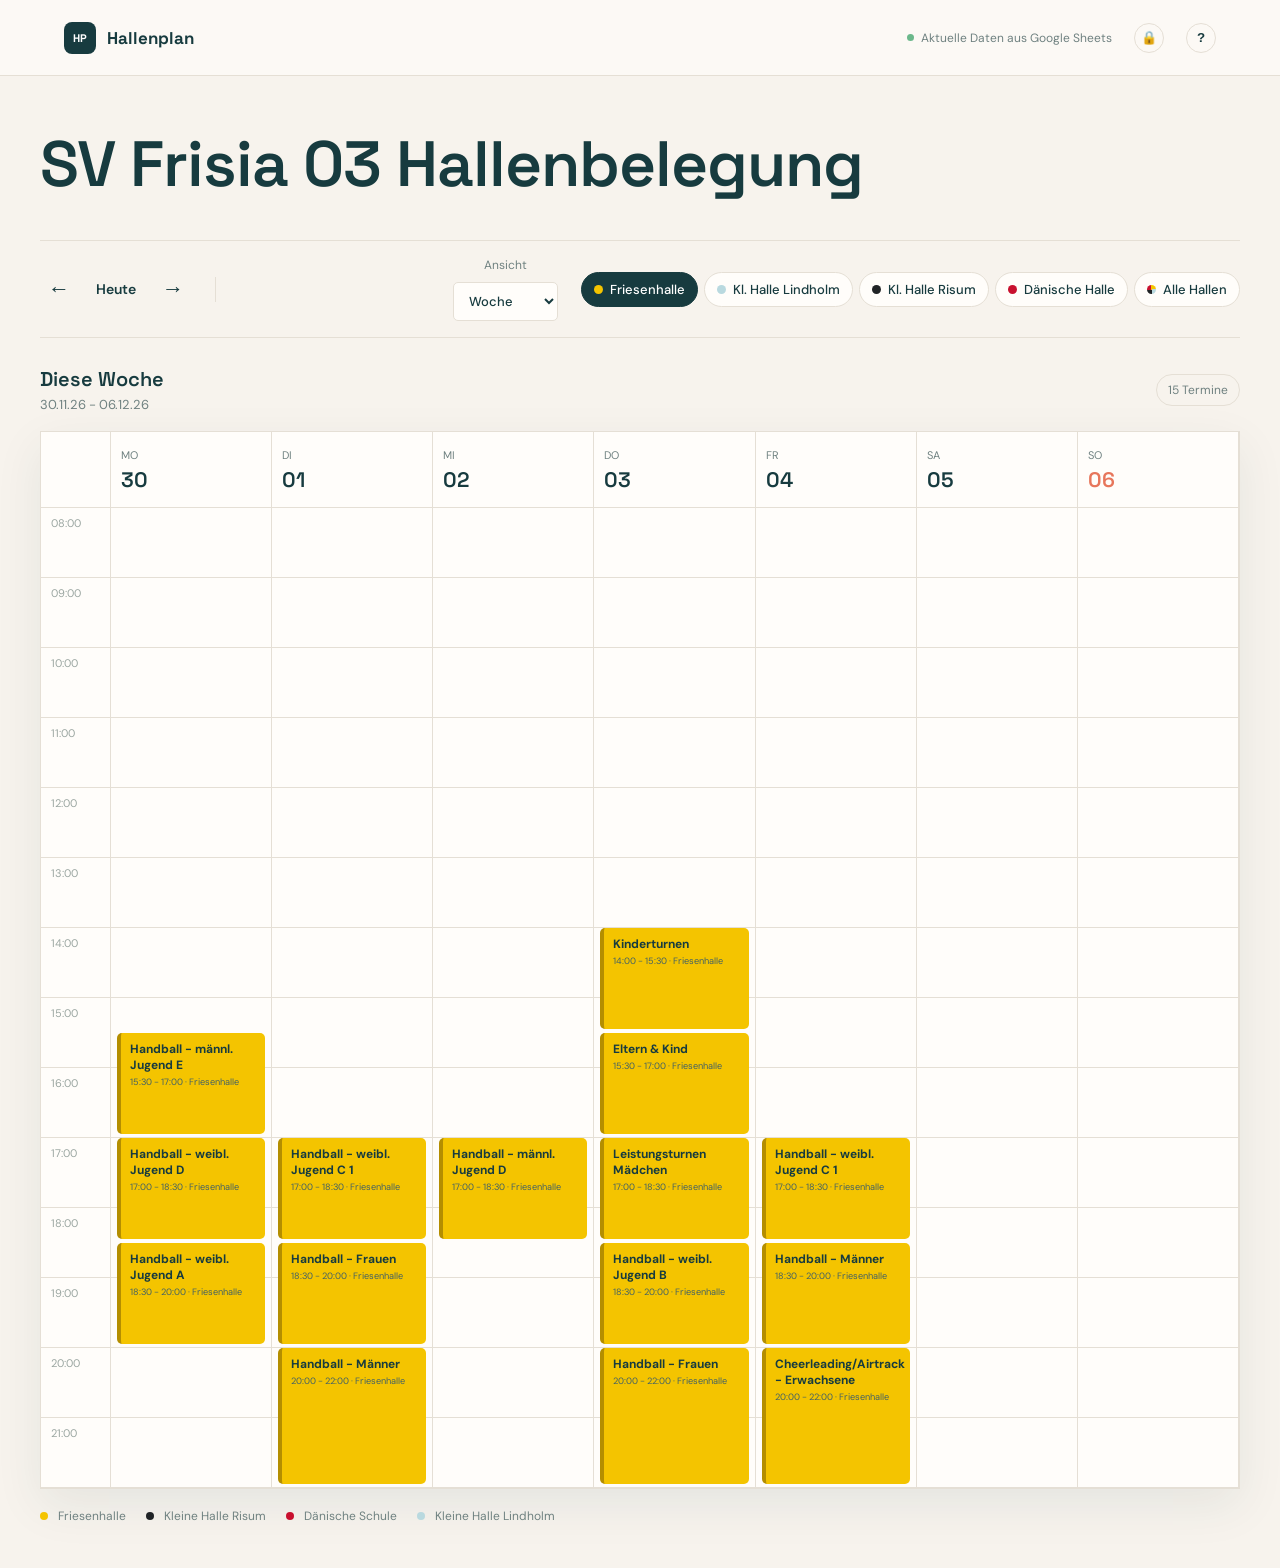
==== commit 5c9e2a61: "Wochen-/Tagesansicht: Termine in echter Länge, Überschneidungen nebeneinander Co-Authored-By: Claude" ====
--- a/index.html
+++ b/index.html
@@ -8,7 +8,7 @@
   <link rel="preconnect" href="https://fonts.googleapis.com">
   <link rel="preconnect" href="https://fonts.gstatic.com" crossorigin>
   <link href="https://fonts.googleapis.com/css2?family=DM+Sans:wght@400;500;600;700&family=Space+Grotesk:wght@500;600;700&display=swap" rel="stylesheet">
-  <link rel="stylesheet" href="styles.css">
+  <link rel="stylesheet" href="styles.css?v=20261007b">
 </head>
 <body>
   <header class="topbar">
@@ -37,6 +37,6 @@
   </form></dialog>
   <dialog id="detailsDialog"><div class="dialog-head"><div><p class="eyebrow">Terminübersicht</p><h2 id="detailsTitle">Termin</h2></div><form method="dialog"><button class="close-button" aria-label="Schließen">×</button></form></div><div class="details-list"><div><span>Halle</span><strong id="detailsHall"></strong></div><div><span>Datum</span><strong id="detailsDate"></strong></div><div><span>Uhrzeit</span><strong id="detailsTime"></strong></div><div><span>Art</span><strong id="detailsType"></strong></div><div><span>Wiederholung</span><strong id="detailsRepeat"></strong></div></div><form method="dialog" class="details-close"><button class="secondary-button">Schließen</button></form></dialog>
   <div class="toast" id="toast" role="status"></div>
-  <script src="app.js?v=20261004"></script>
+  <script src="app.js?v=20261007b"></script>
 </body>
 </html>
--- a/styles.css
+++ b/styles.css
@@ -34,7 +34,9 @@
 .back-link{display:inline-block;margin-bottom:22px;color:var(--coral);text-decoration:none;font:500 13px 'DM Sans'}
 @media(max-width:650px){.admin-row{flex-wrap:wrap}.admin-actions{width:100%}.admin-actions button{flex:1}}
 
-.hall-buttons{display:flex;flex-wrap:wrap;gap:6px;margin-left:auto}.select-wrap+.hall-buttons{margin-left:0}.hall-button{display:inline-flex;align-items:center;gap:7px;border:1px solid var(--line);background:var(--panel);color:var(--ink);padding:8px 12px;border-radius:20px;font:500 13px 'DM Sans';cursor:pointer;white-space:nowrap}.hall-button::before{content:'';width:9px;height:9px;border-radius:50%;background:var(--muted)}.hall-button.hall-friesen::before{background:#f4c400}.hall-button.hall-lindholm::before{background:#b9d9df}.hall-button.hall-risum::before{background:#202326}.hall-button.hall-daenische::before{background:#c8102e}.hall-button.hall-all::before{background:conic-gradient(#f4c400 0 25%,#b9d9df 0 50%,#202326 0 75%,#c8102e 0)}.hall-button:hover{border-color:var(--ink)}.hall-button[aria-pressed="true"]{background:var(--ink);border-color:var(--ink);color:#fff}
+.hall-buttons{display:flex;flex-wrap:wrap;gap:6px;margin-left:auto}.select-wrap+.hall-buttons{margin-left:0}.hall-button{display:inline-flex;align-items:center;gap:7px;border:1px solid var(--line);background:var(--panel);color:var(--ink);padding:8px 12px;border-radius:20px;font:500 13px 'DM Sans';cursor:pointer;white-space:nowrap}.hall-button::before{content:'';width:9px;height:9px;border-radius:50%;background:var(--muted)}.hall-button.hall-friesen::before{background:#f4c400}.hall-button.hall-lindholm::before{background:#b9d9df}.hall-button.hall-risum::before{background:#202326}.hall-button.hall-daenische::before{background:#c8102e}.hall-button.hall-all::before{background:conic-gradient(#f4c400 0 25%,#b9d9df 0 50%,#202326 0 75%,#c8102e 0)}.hall-button:hover{border-color:var(--ink)}.hall-button{-webkit-appearance:none;appearance:none;-webkit-tap-highlight-color:transparent}.hall-button[aria-pressed="true"],.hall-button[aria-pressed="true"]:hover{background:var(--ink);border-color:var(--ink);color:#fff;-webkit-text-fill-color:#fff}
 @media(max-width:650px){.hall-buttons{width:100%;margin-left:0;gap:5px}.hall-button{padding:6px 9px;font-size:11px;gap:5px}.hall-button::before{width:7px;height:7px}}
 .toolbar{flex-wrap:wrap;row-gap:12px}
 .admin-bar .hall-buttons{margin-left:0}
+.override-field{margin-top:17px}.override-field small{font-size:11px;color:var(--muted)}.admin-badge{display:inline-block;margin-left:6px;padding:1px 7px;border-radius:10px;background:var(--ink);color:#fff;font:600 10px 'DM Sans';font-style:normal;vertical-align:2px}
+.planner-grid{--hour:70px}.planner .event{right:auto;min-height:0;z-index:1}@media(max-width:650px){.planner-grid{--hour:60px}}
